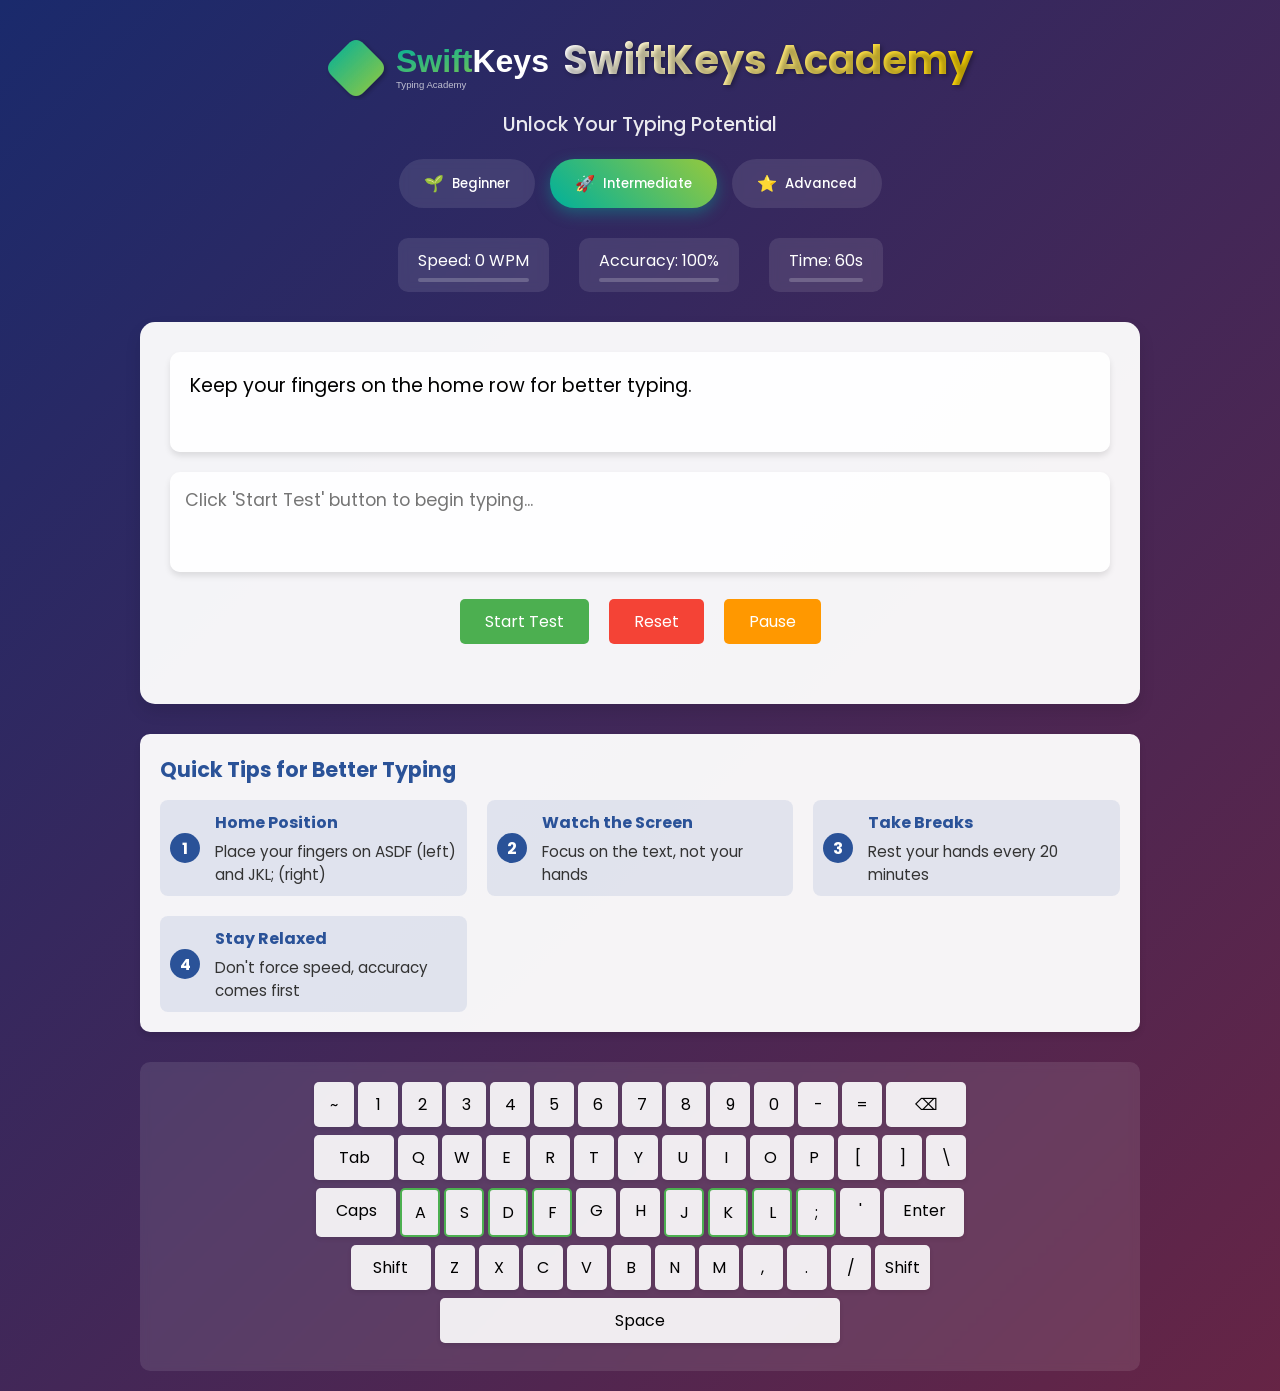
==== index.html @ 0d1ad77c "loy" ====
<!DOCTYPE html>
<html lang="en">
<head>
    <meta charset="UTF-8">
    <meta name="viewport" content="width=device-width, initial-scale=1.0">
    <title>SwiftKeys Academy - Master Touch Typing</title>
    <link rel="stylesheet" href="style.css">
    <link href="https://fonts.googleapis.com/css2?family=Poppins:wght@400;500;600;700&display=swap" rel="stylesheet">
    
    <link rel="icon" type="image/svg+xml" href="favicon.svg">
    <link rel="alternate icon" type="image/x-icon" href="favicon.ico">
</head>
<body>
    <div class="container">
        <header>
            <div class="logo">
                <img src="logo.svg" alt="SwiftKeys Academy Logo" class="logo-image">
                <span class="logo-icon">⌨️</span>
                <h1>SwiftKeys Academy</h1>
            </div>
            <p class="subtitle">Unlock Your Typing Potential</p>
            
            <div class="difficulty-selector">
                <button class="difficulty-btn" data-level="beginner">
                    <span class="level-icon">🌱</span>
                    Beginner
                </button>
                <button class="difficulty-btn active" data-level="intermediate">
                    <span class="level-icon">🚀</span>
                    Intermediate
                </button>
                <button class="difficulty-btn" data-level="advanced">
                    <span class="level-icon">⭐</span>
                    Advanced
                </button>
            </div>

            <div class="stats">
                <div class="stat">
                    <span>Speed:</span>
                    <span id="wpm">0 WPM</span>
                    <div class="progress-bar">
                        <div class="progress" id="speedProgress"></div>
                    </div>
                </div>
                <div class="stat">
                    <span>Accuracy:</span>
                    <span id="accuracy">100%</span>
                    <div class="progress-bar">
                        <div class="progress" id="accuracyProgress"></div>
                    </div>
                </div>
                <div class="stat">
                    <span>Time:</span>
                    <span id="time">60s</span>
                    <div class="progress-bar">
                        <div class="progress" id="timeProgress"></div>
                    </div>
                </div>
            </div>
        </header>

        <div class="game-container">
            <div class="text-display" id="textDisplay"></div>
            <div class="input-area">
                <textarea id="textInput" placeholder="Click 'Start Test' button to begin typing..." disabled></textarea>
            </div>

            <div class="buttons">
                <button id="startBtn" class="btn pulse">Start Test</button>
                <button id="resetBtn" class="btn">Reset</button>
                <button id="pauseBtn" class="btn">Pause</button>
            </div>

            <div class="results hidden" id="results">
                <h2>Your Results</h2>
                <div class="result-stats">
                    <div class="result-item">
                        <span class="result-label">Final Speed:</span>
                        <span class="result-value" id="finalSpeed">0 WPM</span>
                    </div>
                    <div class="result-item">
                        <span class="result-label">Final Accuracy:</span>
                        <span class="result-value" id="finalAccuracy">0%</span>
                    </div>
                    <div class="result-item">
                        <span class="result-label">Characters Typed:</span>
                        <span class="result-value" id="charsTyped">0</span>
                    </div>
                    <div class="result-item">
                        <span class="result-label">Mistakes:</span>
                        <span class="result-value" id="mistakes">0</span>
                    </div>
                </div>
                <div class="achievement" id="achievement">
                    <img src="https://cdn-icons-png.flaticon.com/512/3176/3176366.png" alt="Achievement" width="64">
                    <p>Keep practicing to improve your score!</p>
                </div>
            </div>
        </div>

        <div class="typing-guide">
            <h3>Quick Tips for Better Typing</h3>
            <div class="guide-content">
                <div class="guide-item">
                    <span class="guide-number">1</span>
                    <div class="guide-text">
                        <h4>Home Position</h4>
                        <p>Place your fingers on ASDF (left) and JKL; (right)</p>
                    </div>
                </div>
                <div class="guide-item">
                    <span class="guide-number">2</span>
                    <div class="guide-text">
                        <h4>Watch the Screen</h4>
                        <p>Focus on the text, not your hands</p>
                    </div>
                </div>
                <div class="guide-item">
                    <span class="guide-number">3</span>
                    <div class="guide-text">
                        <h4>Take Breaks</h4>
                        <p>Rest your hands every 20 minutes</p>
                    </div>
                </div>
                <div class="guide-item">
                    <span class="guide-number">4</span>
                    <div class="guide-text">
                        <h4>Stay Relaxed</h4>
                        <p>Don't force speed, accuracy comes first</p>
                    </div>
                </div>
            </div>
        </div>

        <div class="keyboard">
            <div class="keyboard-row">
                <div class="key" data-key="`">~</div>
                <div class="key" data-key="1">1</div>
                <div class="key" data-key="2">2</div>
                <div class="key" data-key="3">3</div>
                <div class="key" data-key="4">4</div>
                <div class="key" data-key="5">5</div>
                <div class="key" data-key="6">6</div>
                <div class="key" data-key="7">7</div>
                <div class="key" data-key="8">8</div>
                <div class="key" data-key="9">9</div>
                <div class="key" data-key="0">0</div>
                <div class="key" data-key="-">-</div>
                <div class="key" data-key="=">=</div>
                <div class="key backspace" data-key="Backspace">⌫</div>
            </div>
            <div class="keyboard-row">
                <div class="key tab" data-key="Tab">Tab</div>
                <div class="key" data-key="q">Q</div>
                <div class="key" data-key="w">W</div>
                <div class="key" data-key="e">E</div>
                <div class="key" data-key="r">R</div>
                <div class="key" data-key="t">T</div>
                <div class="key" data-key="y">Y</div>
                <div class="key" data-key="u">U</div>
                <div class="key" data-key="i">I</div>
                <div class="key" data-key="o">O</div>
                <div class="key" data-key="p">P</div>
                <div class="key" data-key="[">[</div>
                <div class="key" data-key="]">]</div>
                <div class="key" data-key="\">\</div>
            </div>
            <div class="keyboard-row">
                <div class="key caps" data-key="CapsLock">Caps</div>
                <div class="key home-key" data-key="a">A</div>
                <div class="key home-key" data-key="s">S</div>
                <div class="key home-key" data-key="d">D</div>
                <div class="key home-key" data-key="f">F</div>
                <div class="key" data-key="g">G</div>
                <div class="key" data-key="h">H</div>
                <div class="key home-key" data-key="j">J</div>
                <div class="key home-key" data-key="k">K</div>
                <div class="key home-key" data-key="l">L</div>
                <div class="key home-key" data-key=";">;</div>
                <div class="key" data-key="'">'</div>
                <div class="key enter" data-key="Enter">Enter</div>
            </div>
            <div class="keyboard-row">
                <div class="key shift" data-key="Shift">Shift</div>
                <div class="key" data-key="z">Z</div>
                <div class="key" data-key="x">X</div>
                <div class="key" data-key="c">C</div>
                <div class="key" data-key="v">V</div>
                <div class="key" data-key="b">B</div>
                <div class="key" data-key="n">N</div>
                <div class="key" data-key="m">M</div>
                <div class="key" data-key=",">,</div>
                <div class="key" data-key=".">.</div>
                <div class="key" data-key="/">/</div>
                <div class="key shift-right" data-key="Shift">Shift</div>
            </div>
            <div class="keyboard-row">
                <div class="key space" data-key=" ">Space</div>
            </div>
        </div>
    </div>
    <script src="script.js"></script>
</body>
</html>
---- style.css ----
* {
    margin: 0;
    padding: 0;
    box-sizing: border-box;
    font-family: 'Poppins', sans-serif;
}

body {
    min-height: 100vh;
    background: linear-gradient(135deg, #1a2a6c, #b21f1f, #fdbb2d);
    background-size: 400% 400%;
    animation: gradient 15s ease infinite;
    padding: 20px;
}

@keyframes gradient {
    0% { background-position: 0% 50%; }
    50% { background-position: 100% 50%; }
    100% { background-position: 0% 50%; }
}

.container {
    max-width: 1000px;
    margin: 0 auto;
}

header {
    text-align: center;
    margin-bottom: 30px;
}

.logo {
    display: flex;
    align-items: center;
    justify-content: center;
    gap: 15px;
    margin-bottom: 10px;
}

.logo-image {
    height: 80px;
    transition: transform 0.3s ease;
}

.logo-image:hover {
    transform: scale(1.05);
}

.logo-icon {
    display: none;
    font-size: 2.5em;
    animation: float 3s ease-in-out infinite;
}

@keyframes float {
    0% { transform: translateY(0px); }
    50% { transform: translateY(-10px); }
    100% { transform: translateY(0px); }
}

h1 {
    color: #fff;
    font-size: 2.5em;
    font-weight: 700;
    text-shadow: 2px 2px 4px rgba(0, 0, 0, 0.3);
    background: linear-gradient(to right, #fff, #ffd700);
    -webkit-background-clip: text;
    -webkit-text-fill-color: transparent;
}

.stats {
    display: flex;
    justify-content: center;
    gap: 30px;
    margin-bottom: 20px;
}

.stat {
    background: rgba(255, 255, 255, 0.1);
    padding: 10px 20px;
    border-radius: 10px;
    color: #fff;
    backdrop-filter: blur(5px);
}

.text-display {
    background: rgba(255, 255, 255, 0.95);
    padding: 20px;
    border-radius: 10px;
    font-size: 1.2em;
    margin-bottom: 20px;
    min-height: 100px;
    line-height: 1.5;
    box-shadow: 0 4px 6px rgba(0, 0, 0, 0.1);
}

.input-area {
    margin-bottom: 20px;
}

textarea {
    width: 100%;
    padding: 15px;
    border: none;
    border-radius: 10px;
    font-size: 1.1em;
    background: rgba(255, 255, 255, 0.95);
    resize: none;
    height: 100px;
    box-shadow: 0 4px 6px rgba(0, 0, 0, 0.1);
}

textarea:focus {
    outline: none;
    box-shadow: 0 0 0 3px rgba(66, 153, 225, 0.5);
}

.buttons {
    display: flex;
    justify-content: center;
    gap: 20px;
    margin-bottom: 30px;
}

.btn {
    padding: 10px 25px;
    border: none;
    border-radius: 5px;
    font-size: 1em;
    cursor: pointer;
    background: #4CAF50;
    color: white;
    transition: transform 0.2s, box-shadow 0.2s;
}

.btn:hover {
    transform: translateY(-2px);
    box-shadow: 0 4px 8px rgba(0, 0, 0, 0.2);
}

.keyboard {
    background: rgba(255, 255, 255, 0.1);
    padding: 20px;
    border-radius: 10px;
    backdrop-filter: blur(5px);
}

.keyboard-row {
    display: flex;
    justify-content: center;
    margin-bottom: 8px;
}

.key {
    background: rgba(255, 255, 255, 0.9);
    border-radius: 5px;
    padding: 10px;
    margin: 0 2px;
    min-width: 40px;
    text-align: center;
    cursor: pointer;
    box-shadow: 0 2px 4px rgba(0, 0, 0, 0.1);
    transition: all 0.2s;
}

.key.active {
    background: #4CAF50;
    color: white;
    transform: translateY(2px);
}

.key.wrong {
    background: #ff4444;
    color: white;
}

.space {
    width: 400px;
}

.backspace, .tab, .caps, .enter, .shift {
    min-width: 80px;
}

.correct {
    color: #4CAF50;
}

.incorrect {
    color: #ff4444;
    text-decoration: underline;
}

.current {
    background-color: #e2e8f0;
}

@keyframes shake {
    0%, 100% { transform: translateX(0); }
    25% { transform: translateX(-5px); }
    75% { transform: translateX(5px); }
}

.shake {
    animation: shake 0.2s ease-in-out;
}

.typing-guide {
    background: rgba(255, 255, 255, 0.95);
    padding: 20px;
    border-radius: 10px;
    margin: 30px 0;
    box-shadow: 0 4px 6px rgba(0, 0, 0, 0.1);
}

.typing-guide h3 {
    color: #2a5298;
    margin-bottom: 15px;
    font-size: 1.3em;
}

.guide-content {
    display: grid;
    grid-template-columns: repeat(auto-fit, minmax(250px, 1fr));
    gap: 20px;
}

.guide-item {
    display: flex;
    align-items: center;
    gap: 15px;
    padding: 10px;
    border-radius: 8px;
    background: rgba(42, 82, 152, 0.1);
    transition: transform 0.3s ease;
}

.guide-item:hover {
    transform: translateY(-2px);
}

.guide-number {
    background: #2a5298;
    color: white;
    width: 30px;
    height: 30px;
    display: flex;
    align-items: center;
    justify-content: center;
    border-radius: 50%;
    font-weight: bold;
}

.guide-item p {
    margin: 0;
    color: #333;
    font-size: 0.95em;
}

.home-key {
    border: 2px solid #4CAF50;
}

.home-key.active {
    background: #4CAF50;
    color: white;
    transform: translateY(2px);
}

@keyframes pulse {
    0% { transform: scale(1); }
    50% { transform: scale(1.05); }
    100% { transform: scale(1); }
}

.guide-item:hover .guide-number {
    animation: pulse 1s infinite;
}

.subtitle {
    color: rgba(255, 255, 255, 0.9);
    margin-bottom: 20px;
    font-size: 1.2em;
    text-align: center;
    font-weight: 500;
}

.difficulty-selector {
    margin-bottom: 30px;
    display: flex;
    justify-content: center;
    gap: 15px;
}

.difficulty-btn {
    background: rgba(255, 255, 255, 0.1);
    border: none;
    padding: 12px 25px;
    border-radius: 25px;
    color: white;
    cursor: pointer;
    transition: all 0.3s ease;
    display: flex;
    align-items: center;
    gap: 8px;
    font-weight: 500;
    backdrop-filter: blur(5px);
}

.level-icon {
    font-size: 1.2em;
}

.difficulty-btn:hover {
    background: rgba(255, 255, 255, 0.2);
    transform: translateY(-2px);
    box-shadow: 0 5px 15px rgba(0, 0, 0, 0.2);
}

.difficulty-btn.active {
    background: linear-gradient(45deg, #00b09b, #96c93d);
    box-shadow: 0 5px 15px rgba(0, 176, 155, 0.4);
}

.progress-bar {
    width: 100%;
    height: 4px;
    background: rgba(255, 255, 255, 0.2);
    border-radius: 2px;
    margin-top: 5px;
    overflow: hidden;
}

.progress {
    height: 100%;
    background: #4CAF50;
    width: 0%;
    transition: width 0.3s ease;
}

.game-container {
    background: rgba(255, 255, 255, 0.95);
    padding: 30px;
    border-radius: 15px;
    box-shadow: 0 8px 16px rgba(0, 0, 0, 0.1);
    margin-bottom: 30px;
}

.results {
    text-align: center;
    padding: 20px;
    background: rgba(42, 82, 152, 0.1);
    border-radius: 10px;
    margin-top: 20px;
}

.results h2 {
    color: #2a5298;
    margin-bottom: 20px;
}

.result-stats {
    display: grid;
    grid-template-columns: repeat(auto-fit, minmax(200px, 1fr));
    gap: 20px;
    margin-bottom: 20px;
}

.result-item {
    background: white;
    padding: 15px;
    border-radius: 8px;
    box-shadow: 0 2px 4px rgba(0, 0, 0, 0.05);
}

.result-label {
    display: block;
    color: #666;
    margin-bottom: 5px;
}

.result-value {
    font-size: 1.5em;
    color: #2a5298;
    font-weight: bold;
}

.achievement {
    margin-top: 20px;
    animation: fadeIn 0.5s ease;
}

.achievement img {
    margin-bottom: 10px;
}

.achievement p {
    color: #4CAF50;
    font-weight: 500;
}

.hidden {
    display: none;
}

@keyframes fadeIn {
    from { opacity: 0; transform: translateY(10px); }
    to { opacity: 1; transform: translateY(0); }
}

.pulse {
    animation: pulse 2s infinite;
}

@keyframes pulse {
    0% { transform: scale(1); }
    50% { transform: scale(1.05); }
    100% { transform: scale(1); }
}

.guide-text {
    flex: 1;
}

.guide-text h4 {
    color: #2a5298;
    margin-bottom: 5px;
}

#pauseBtn {
    background: #ff9800;
}

#resetBtn {
    background: #f44336;
}

.btn:disabled {
    opacity: 0.5;
    cursor: not-allowed;
}
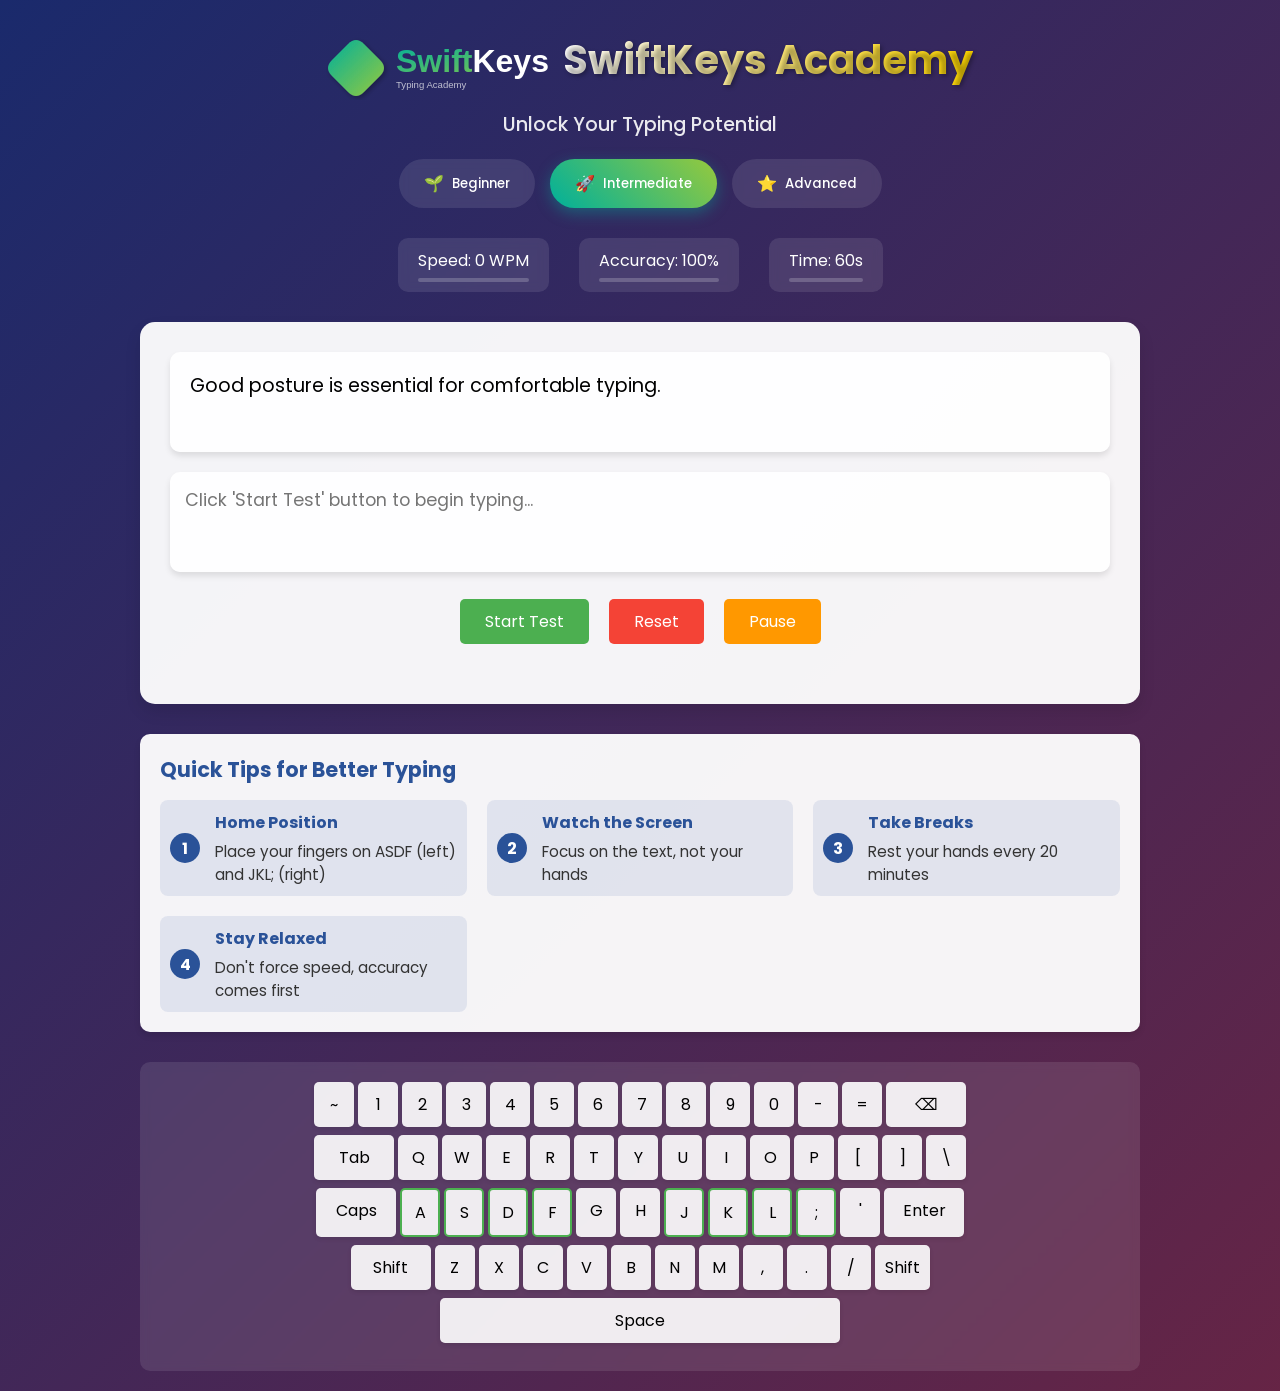
==== commit 15ecd219: "newcommit" ====
--- a/index.html
+++ b/index.html
@@ -2,11 +2,18 @@
 <html lang="en">
 <head>
     <meta charset="UTF-8">
-    <meta name="viewport" content="width=device-width, initial-scale=1.0">
+    <meta name="viewport" content="width=device-width, initial-scale=1.0, maximum-scale=1.0, user-scalable=no">
+    <meta name="theme-color" content="#1a2a6c">
+    <meta name="apple-mobile-web-app-capable" content="yes">
+    <meta name="apple-mobile-web-app-status-bar-style" content="black-translucent">
     <title>SwiftKeys Academy - Master Touch Typing</title>
+    
+    <!-- PWA Support -->
+    <link rel="manifest" href="manifest.json">
+    <link rel="apple-touch-icon" href="favicon.svg">
+    
     <link rel="stylesheet" href="style.css">
     <link href="https://fonts.googleapis.com/css2?family=Poppins:wght@400;500;600;700&display=swap" rel="stylesheet">
-    
     <link rel="icon" type="image/svg+xml" href="favicon.svg">
     <link rel="alternate icon" type="image/x-icon" href="favicon.ico">
 </head>
--- a/style.css
+++ b/style.css
@@ -439,3 +439,226 @@
     opacity: 0.5;
     cursor: not-allowed;
 }
+
+/* Mobile Responsive Design */
+@media screen and (max-width: 768px) {
+    body {
+        padding: 10px;
+    }
+
+    .container {
+        max-width: 100%;
+    }
+
+    h1 {
+        font-size: 1.8em;
+    }
+
+    .subtitle {
+        font-size: 1em;
+    }
+
+    .logo-image {
+        height: 60px;
+    }
+
+    .difficulty-selector {
+        flex-wrap: wrap;
+        gap: 10px;
+    }
+
+    .difficulty-btn {
+        padding: 8px 15px;
+        font-size: 0.9em;
+        flex: 1;
+        min-width: 100px;
+    }
+
+    .stats {
+        flex-direction: column;
+        gap: 15px;
+    }
+
+    .stat {
+        width: 100%;
+        padding: 10px;
+    }
+
+    .game-container {
+        padding: 15px;
+    }
+
+    .text-display {
+        font-size: 1em;
+        padding: 15px;
+        margin-bottom: 15px;
+        max-height: 150px;
+        overflow-y: auto;
+    }
+
+    textarea {
+        font-size: 1em;
+        padding: 10px;
+        height: 80px;
+    }
+
+    .buttons {
+        flex-wrap: wrap;
+        gap: 10px;
+    }
+
+    .btn {
+        flex: 1;
+        min-width: 100px;
+        padding: 8px 15px;
+        font-size: 0.9em;
+    }
+
+    .result-stats {
+        grid-template-columns: 1fr;
+        gap: 10px;
+    }
+
+    .result-item {
+        padding: 10px;
+    }
+
+    .result-value {
+        font-size: 1.2em;
+    }
+
+    .keyboard {
+        display: none; /* Hide virtual keyboard on mobile */
+    }
+
+    .typing-guide {
+        padding: 15px;
+    }
+
+    .guide-content {
+        grid-template-columns: 1fr;
+        gap: 10px;
+    }
+
+    .guide-item {
+        padding: 8px;
+    }
+
+    .guide-number {
+        width: 25px;
+        height: 25px;
+        font-size: 0.9em;
+    }
+
+    .guide-text h4 {
+        font-size: 1em;
+    }
+
+    .guide-text p {
+        font-size: 0.9em;
+    }
+}
+
+/* Small Mobile Devices */
+@media screen and (max-width: 480px) {
+    h1 {
+        font-size: 1.5em;
+    }
+
+    .subtitle {
+        font-size: 0.9em;
+    }
+
+    .logo-image {
+        height: 50px;
+    }
+
+    .difficulty-btn {
+        font-size: 0.8em;
+        padding: 6px 12px;
+    }
+
+    .text-display {
+        font-size: 0.9em;
+        padding: 12px;
+    }
+
+    textarea {
+        font-size: 0.9em;
+        padding: 8px;
+        height: 70px;
+    }
+
+    .btn {
+        font-size: 0.8em;
+        padding: 6px 12px;
+    }
+
+    .result-value {
+        font-size: 1.1em;
+    }
+}
+
+/* Landscape Mode */
+@media screen and (max-height: 500px) and (orientation: landscape) {
+    .container {
+        max-width: 100%;
+        display: grid;
+        grid-template-columns: 1fr 1fr;
+        gap: 20px;
+        align-items: start;
+    }
+
+    header {
+        grid-column: 1 / -1;
+    }
+
+    .game-container {
+        margin: 0;
+    }
+
+    .typing-guide {
+        margin: 0;
+    }
+
+    .text-display {
+        max-height: 100px;
+    }
+
+    textarea {
+        height: 60px;
+    }
+}
+
+/* Touch Device Optimizations */
+@media (hover: none) {
+    .difficulty-btn:hover,
+    .btn:hover,
+    .guide-item:hover {
+        transform: none;
+        box-shadow: none;
+    }
+
+    .difficulty-btn:active,
+    .btn:active,
+    .guide-item:active {
+        transform: scale(0.98);
+    }
+}
+
+/* Add smooth scrolling for iOS devices */
+@supports (-webkit-overflow-scrolling: touch) {
+    .text-display {
+        -webkit-overflow-scrolling: touch;
+    }
+}
+
+/* High-DPI Screen Optimizations */
+@media (-webkit-min-device-pixel-ratio: 2), (min-resolution: 192dpi) {
+    .text-display,
+    textarea {
+        font-smoothing: antialiased;
+        -webkit-font-smoothing: antialiased;
+        -moz-osx-font-smoothing: grayscale;
+    }
+}
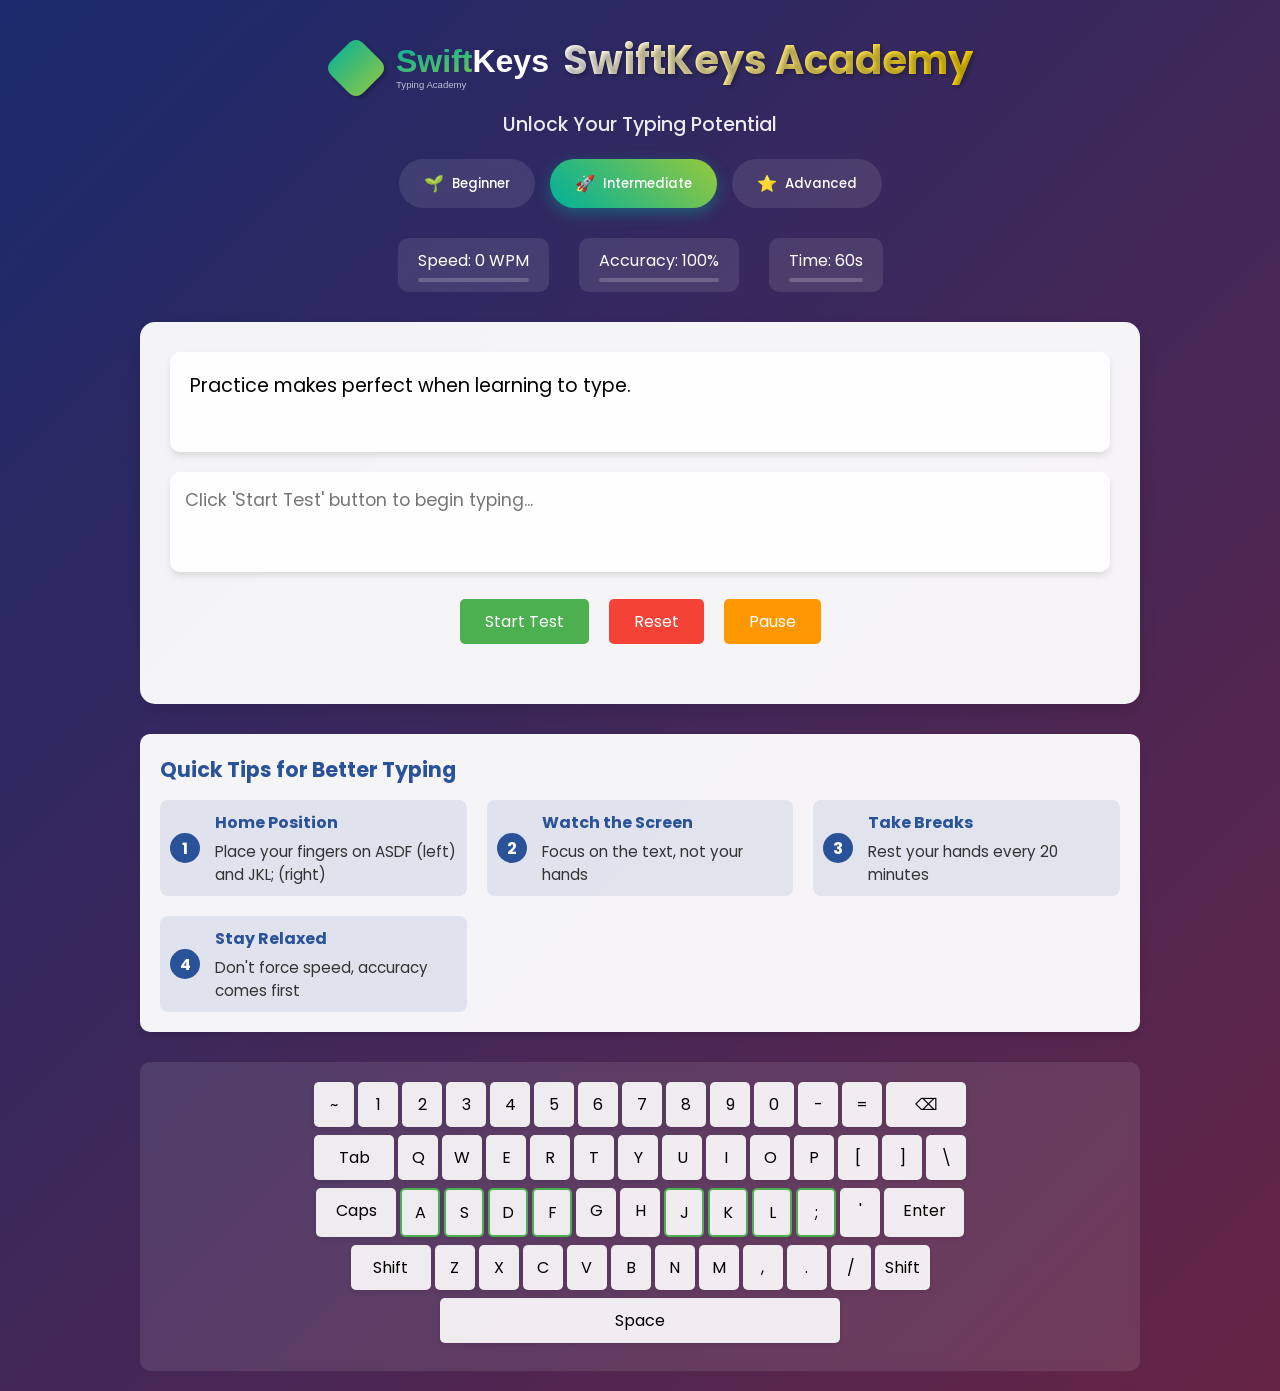
==== commit f1032e7a: "ads" ====
--- a/index.html
+++ b/index.html
@@ -6,6 +6,7 @@
     <meta name="theme-color" content="#1a2a6c">
     <meta name="apple-mobile-web-app-capable" content="yes">
     <meta name="apple-mobile-web-app-status-bar-style" content="black-translucent">
+    <meta name="google-adsense-account" content="ca-pub-1398806411856884">
     <title>SwiftKeys Academy - Master Touch Typing</title>
     
     <!-- PWA Support -->
@@ -16,6 +17,7 @@
     <link href="https://fonts.googleapis.com/css2?family=Poppins:wght@400;500;600;700&display=swap" rel="stylesheet">
     <link rel="icon" type="image/svg+xml" href="favicon.svg">
     <link rel="alternate icon" type="image/x-icon" href="favicon.ico">
+    <script async src="https://pagead2.googlesyndication.com/pagead/js/adsbygoogle.js?client=ca-pub-1398806411856884" crossorigin="anonymous"></script>
 </head>
 <body>
     <div class="container">
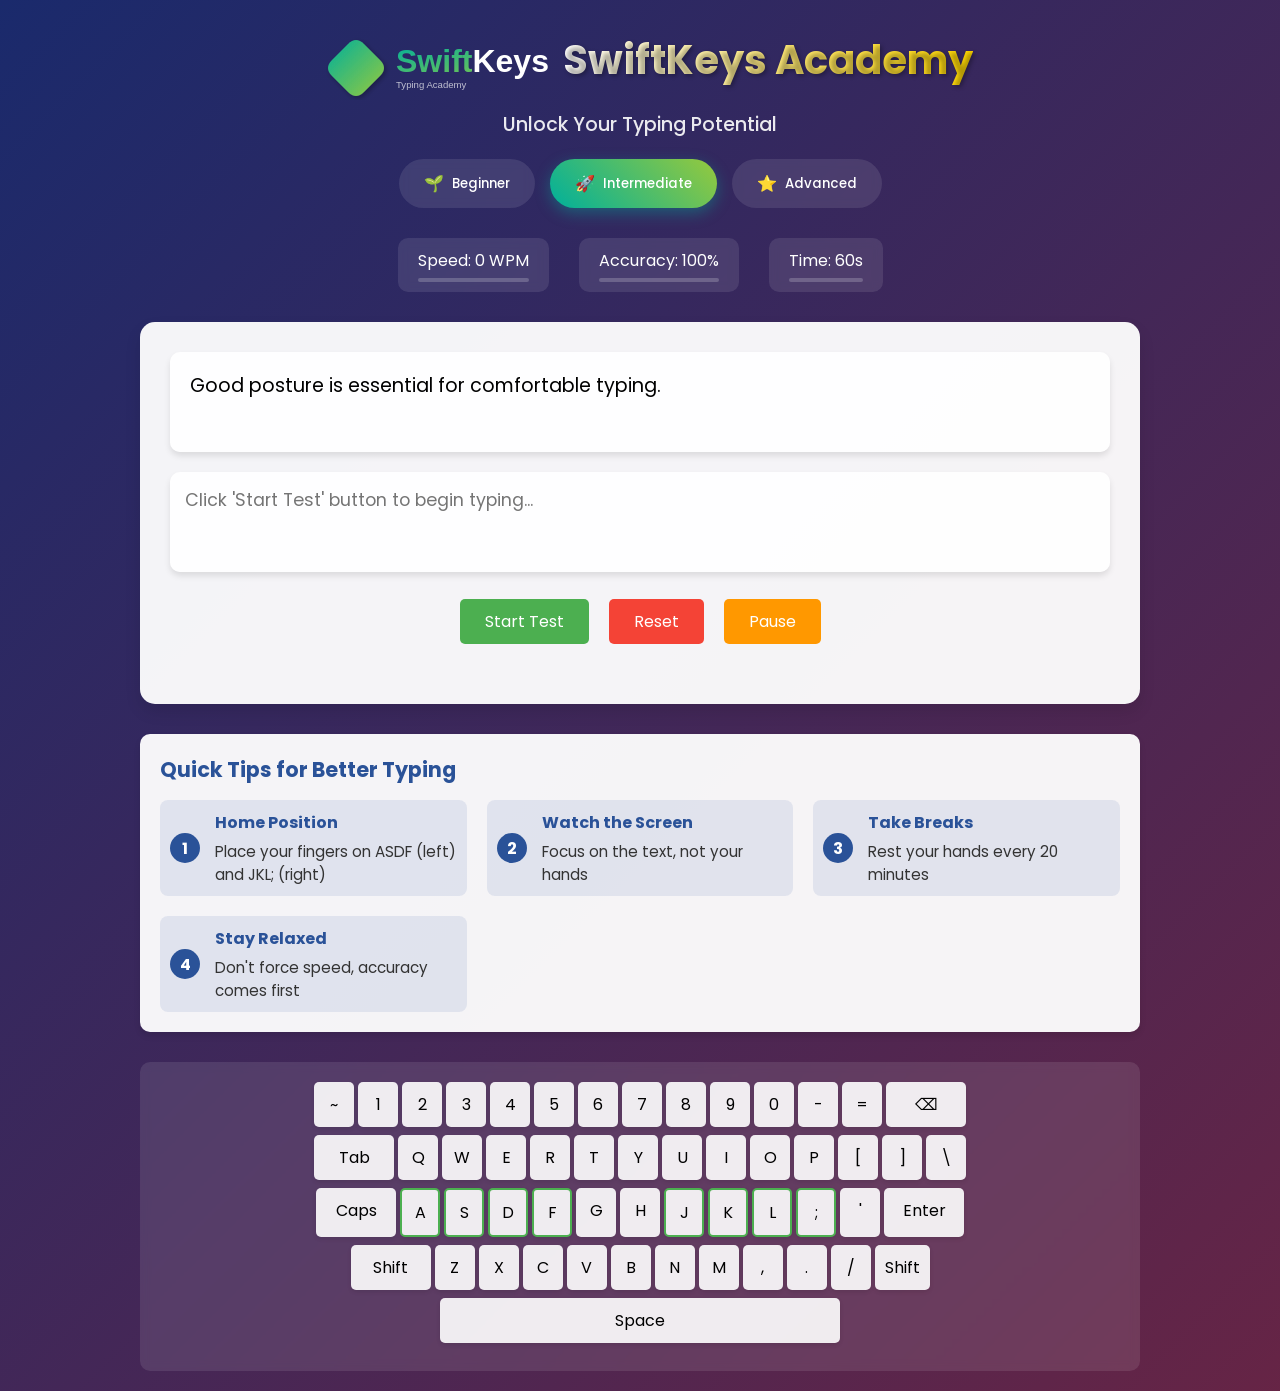
==== commit 5eba7688: "bomba" ====
--- a/index.html
+++ b/index.html
@@ -7,7 +7,23 @@
     <meta name="apple-mobile-web-app-capable" content="yes">
     <meta name="apple-mobile-web-app-status-bar-style" content="black-translucent">
     <meta name="google-adsense-account" content="ca-pub-1398806411856884">
-    <title>SwiftKeys Academy - Master Touch Typing</title>
+    
+    <!-- SEO Meta Tags -->
+    <title>SwiftKeys Academy - Master Touch Typing | Online Typing Tutorial</title>
+    <meta name="description" content="Improve your typing speed and accuracy with SwiftKeys Academy. Free online typing lessons for beginners, intermediate and advanced levels. Practice touch typing and track your progress.">
+    <meta name="keywords" content="typing tutorial, touch typing, typing practice, learn typing, typing speed, typing test, keyboard skills, online typing course">
+    <meta name="author" content="SwiftKeys Academy">
+    
+    <!-- Open Graph Meta Tags for Social Media -->
+    <meta property="og:title" content="SwiftKeys Academy - Master Touch Typing">
+    <meta property="og:description" content="Free online typing lessons to improve your typing speed and accuracy. Start learning today!">
+    <meta property="og:image" content="logo.svg">
+    <meta property="og:url" content="https://swiftkeys.academy">
+    
+    <!-- Twitter Card Meta Tags -->
+    <meta name="twitter:card" content="summary_large_image">
+    <meta name="twitter:title" content="SwiftKeys Academy - Touch Typing Tutorial">
+    <meta name="twitter:description" content="Master touch typing with our interactive lessons. Perfect for all skill levels.">
     
     <!-- PWA Support -->
     <link rel="manifest" href="manifest.json">
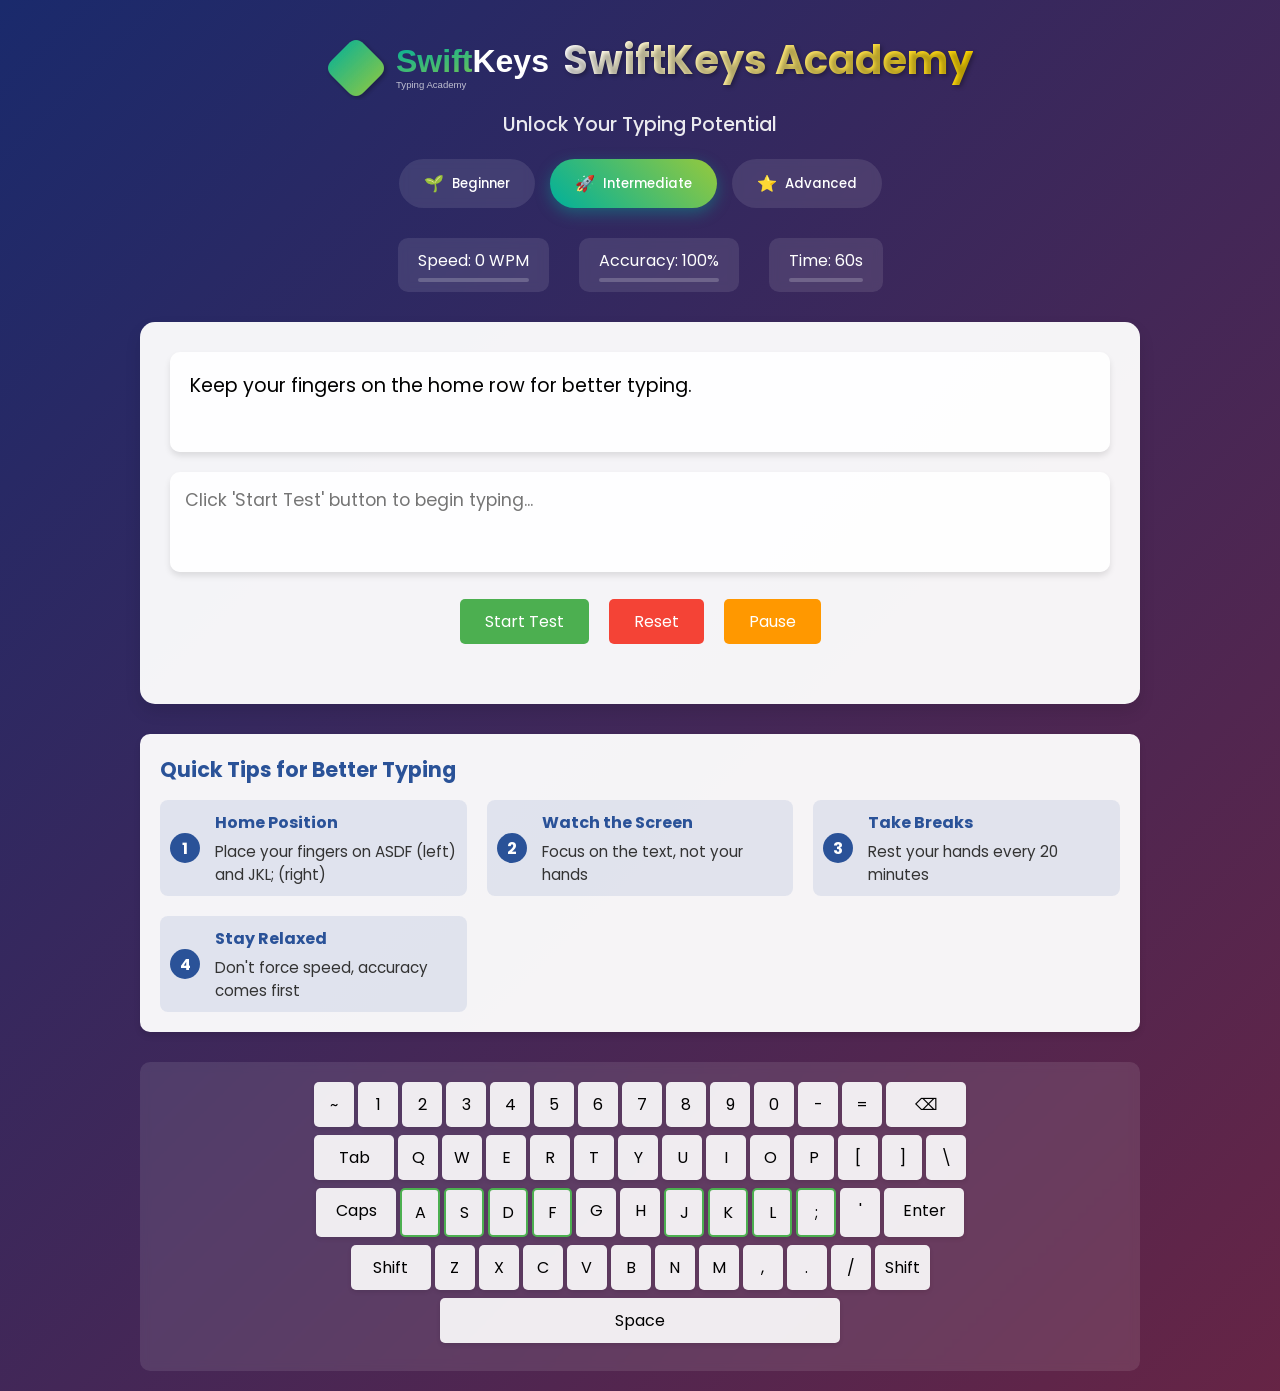
==== commit 653a8a4f: "nem" ====
--- a/index.html
+++ b/index.html
@@ -24,7 +24,7 @@
     <meta name="twitter:card" content="summary_large_image">
     <meta name="twitter:title" content="SwiftKeys Academy - Touch Typing Tutorial">
     <meta name="twitter:description" content="Master touch typing with our interactive lessons. Perfect for all skill levels.">
-    
+    <meta name="google-adsense-account" content="ca-pub-1398806411856884">
     <!-- PWA Support -->
     <link rel="manifest" href="manifest.json">
     <link rel="apple-touch-icon" href="favicon.svg">
